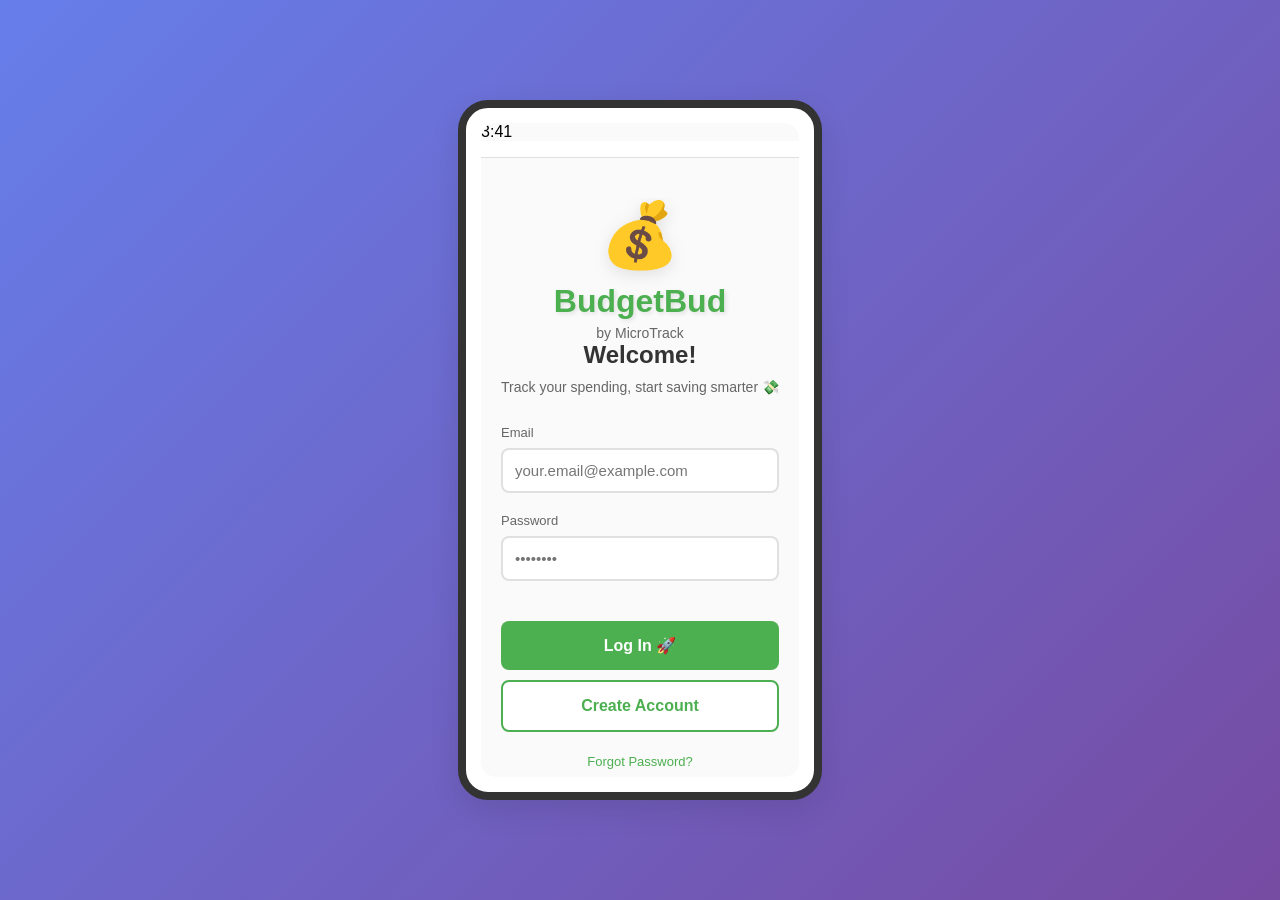
==== sprint2/FinalDevFolder/public/index.html @ 1b5af117 "update background" ====
<!DOCTYPE html>
<html lang="en">
<head>
    <meta charset="UTF-8">
    <meta name="viewport" content="width=device-width, initial-scale=1.0">
    <title>BudgetBud - Login</title>
    <link rel="stylesheet" href="appstyles.css">
    <script type="text/javascript">
        window.addEventListener('load',function(){function loadHeyy(){window.heyySettings={widgetId:"pllhkLtTB3weRcr2",baseUrl:"https://live-chat.heyy.io"};var s=document.createElement('script');s.type='text/javascript';s.async=true;s.src='https://assets.heyy.io/live-chat/live-chat.js';document.head.appendChild(s);}if('requestIdleCallback'in window){requestIdleCallback(loadHeyy);}else{setTimeout(loadHeyy,3000);}});
        </script>
</head>
<body class="auth-page">
    <div class="confetti" id="confetti"></div>
    
    <div class="login-container">
        <div class="phone-frame">
            <div class="screen">
                <span id="currentTime"></span>
                <div class="status-bar">
                </div>
                
                <div class="content" style="padding-top: 40px;">
                    <div class="logo-container">
                        <div class="logo">💰</div>
                        <div class="app-name">BudgetBud</div>
                        <div class="tagline">by MicroTrack</div>
                    </div>
                    
                    <div class="welcome-text">
                        <h2>Welcome!</h2>
                        <p>Track your spending, start saving smarter 💸</p>
                    </div>
                    
                    <form id="loginForm">
                        <div class="form-group">
                            <label class="form-label">Email</label>
                            <input type="email" class="form-input" id="email" placeholder="your.email@example.com" required>
                        </div>
                        
                        <div class="form-group">
                            <label class="form-label">Password</label>
                            <input type="password" class="form-input" id="password" placeholder="••••••••" required>
                        </div>
                        
                        <button type="submit" class="btn-primary" style="margin-top: 20px;">
                            Log In 🚀
                        </button>
                        
                        <button type="button" class="btn-secondary" onclick="window.location.href='createaccount.html'">
                            Create Account
                        </button>
                        
                        <div style="text-align: center; margin-top: 20px;">
                            <a href="passreset.html" style="color: #4CAF50; text-decoration: none; font-size: 13px;">
                                Forgot Password?
                            </a>
                        </div>
                    </form>
                </div>
            </div>
        </div>
    </div>
    
    <script>
        const API_URL = "https://microtrack-production.up.railway.app";
        // Update time
        function updateTime() {
            const now = new Date();
            const hours = now.getHours();
            const minutes = now.getMinutes().toString().padStart(2, '0');
            document.getElementById('currentTime').textContent = `${hours}:${minutes}`;
        }
        updateTime();
        setInterval(updateTime, 60000);
    
        // Confetti animation
        function createConfetti() {
            const confetti = document.getElementById('confetti');
            const symbols = ['$', '💰', '💵', '💸', '💲', '💴', '💶', '💷'];
            const colors = ['#4CAF50', '#81C784', '#66BB6A', '#FFD700', '#FFC107'];
    
            setInterval(() => {
                const dollar = document.createElement('div');
                dollar.className = 'dollar';
                const symbol = symbols[Math.floor(Math.random() * symbols.length)];
                dollar.textContent = symbol;
                dollar.style.left = Math.random() * 100 + '%';
                dollar.style.animationDuration = (Math.random() * 3 + 3) + 's';
                dollar.style.fontSize = (Math.random() * 20 + 20) + 'px';
    
                if (symbol === '$') {
                    dollar.style.color = colors[Math.floor(Math.random() * colors.length)];
                }
    
                confetti.appendChild(dollar);
                setTimeout(() => dollar.remove(), 6000);
            }, 400);
        }
        createConfetti();
    
        // Confetti burst
        function confettiBurst() {
            const confetti = document.getElementById('confetti');
            const symbols = ['💰', '💵', '💸', '💲'];
    
            for (let i = 0; i < 40; i++) {
                setTimeout(() => {
                    const dollar = document.createElement('div');
                    dollar.className = 'dollar';
                    dollar.textContent = symbols[Math.floor(Math.random() * symbols.length)];
                    dollar.style.left = Math.random() * 100 + '%';
                    dollar.style.animationDuration = '2s';
                    dollar.style.fontSize = (Math.random() * 16 + 24) + 'px';
                    confetti.appendChild(dollar);
                    setTimeout(() => dollar.remove(), 2000);
                }, i * 40);
            }
        }
    
        // Handle login form submission
        document.getElementById('loginForm').addEventListener('submit', async function(e) {
            e.preventDefault();

            const email = document.getElementById('email').value.toLowerCase().trim();
            const password = document.getElementById('password').value;

            try {
                const response = await fetch(`${API_URL}/api/login`, {
                    method: 'POST',
                    headers: { 'Content-Type': 'application/json' },
                    body: JSON.stringify({ email, password })
                });

                const data = await response.json();

                if (response.ok && data.success) {
                    // Successful login
                    localStorage.setItem('userEmail', email);
                    localStorage.setItem('userName', data.username);
                    localStorage.setItem('userId', data.userId); 
                    localStorage.setItem('isLoggedIn', 'true');

                    confettiBurst();
                    const btn = document.querySelector('.btn-primary');
                    btn.textContent = 'Success! 🎉';
                    btn.style.background = '#4CAF50';

                    setTimeout(() => {
                        window.location.href = 'home.html'; 
                    }, 1500);
                } else {
                    alert(`❌ ${data.error}`);
                }
            } catch (err) {
                alert('❌ Server error: ' + err.message);
            }
        });
    
        // Confetti on email field focus
        document.getElementById('email').addEventListener('focus', confettiBurst);
    </script>
</body>
</html>
---- sprint2/FinalDevFolder/public/appstyles.css ----
* { 
    margin: 0;
    padding: 0;
    box-sizing: border-box;
}

html{
    overflow-x: hidden;
    max-width: 100%;

}

body {
    font-family: -apple-system, BlinkMacSystemFont, 'Segoe UI', Arial, sans-serif;
    background: #f5f5f5;
    padding: 20px;
    overflow-x: hidden;
    width: 100%;
    position: relative;

}

.container {
    max-width: 1400px;
    margin: 0 auto;
}

h1 {
    text-align: center;
    color: #333;
    margin-bottom: 10px;
}

.subtitle {
    text-align: center;
    color: #666;
    margin-bottom: 30px;
    font-size: 14px;
}

.wireframe-grid {
    display: grid;
    grid-template-columns: repeat(auto-fit, minmax(350px, 1fr));
    gap: 30px;
    margin-bottom: 40px;
}

@media (min-width: 1400px) {
    .wireframe-grid {
        grid-template-columns: repeat(2, 1fr);
    }
}

.phone-frame {
    height: 700px;
    background: #fff;
    border-radius: 30px;
    padding: 15px;
    box-shadow: 0 10px 30px rgba(0,0,0,0.1);
    border: 8px solid #333;
    position: relative;
    z-index: 10;
    
}

.screen {
    position: relative;
    height: 100%;
    overflow: hidden;
    display: flex;
    flex-direction: column;
    background: #fafafa;
    border-radius: 15px;
    
}

.status-bar {
    background: #fff;
    padding: 8px 15px;
    display: flex;
    justify-content: space-between;
    font-size: 12px;
    color: #333;
    border-bottom: 1px solid #e0e0e0;
}

.header {
    background: #4CAF50;
    color: white;
    padding: 20px;
    text-align: center;
    font-size: 20px;
    font-weight: bold;
}

.content {
    flex: 1;
    overflow-y: auto;
    padding: 20px;
}

.nav-bar {
    background: #fff;
    border-top: 1px solid #e0e0e0;
    display: flex;
    justify-content: space-around;
    padding: 15px 0;
}

.nav-item {
    text-align: center;
    cursor: pointer;
    padding: 5px;
    color: #999;
    font-size: 11px;
    display: flex;
    flex-direction: column;
    align-items: center;
}

.nav-item.active {
    color: #fff;
}

.nav-icon {
    width: 50px;
    height: 50px;
    background: #e0e0e0;
    border-radius: 50%;
    margin: 0 auto 5px;
    display: flex;
    align-items: center;
    justify-content: center;
    font-size: 11px;
    font-weight: 600;
    color: #666;
    transition: all 0.3s ease;
    text-decoration: none;
}

.nav-item.active .nav-icon {
    background: #4CAF50;
    color: white;
}

.nav-icon:hover {
    transform: scale(1.05);
    box-shadow: 0 2px 8px rgba(0,0,0,0.1);
}

/* Home */
.budget-card {
    background: white;
    border-radius: 12px;
    padding: 20px;
    margin-bottom: 15px;
    border: 2px solid #e0e0e0;
}

.budget-header {
    display: flex;
    justify-content: space-between;
    margin-bottom: 10px;
    font-weight: 600;
}

.progress-bar {
    height: 8px;
    background: #e0e0e0;
    border-radius: 4px;
    overflow: hidden;
    margin: 10px 0;
}

.progress-fill {
    height: 100%;
    background: #4CAF50;
    border-radius: 4px;
}

.progress-fill.warning {
    background: #FF9800;
}

.progress-fill.danger {
    background: #F44336;
}

.budget-info {
    display: flex;
    justify-content: space-between;
    font-size: 13px;
    color: #666;
}

.summary-box {
    background: white;
    border-radius: 12px;
    padding: 15px;
    margin-bottom: 20px;
    text-align: center;
    border: 2px solid #e0e0e0;
}

.summary-label {
    font-size: 12px;
    color: #999;
    margin-bottom: 5px;
}

.summary-value {
    font-size: 28px;
    font-weight: bold;
    color: #333;
}

.alert-box {
    background: #FFF3E0;
    border-left: 4px solid #FF9800;
    padding: 12px;
    border-radius: 6px;
    margin-bottom: 15px;
    font-size: 13px;
}

/* Add Purchase */
.form-group {
    margin-bottom: 20px;
}

.form-label {
    display: block;
    font-size: 13px;
    color: #666;
    margin-bottom: 8px;
    font-weight: 500;
}

.form-input {
    width: 100%;
    padding: 12px;
    border: 2px solid #e0e0e0;
    border-radius: 8px;
    font-size: 15px;
    background: white;
}

.form-select {
    width: 100%;
    padding: 12px;
    border: 2px solid #e0e0e0;
    border-radius: 8px;
    font-size: 15px;
    background: white;
    appearance: none;
    background-image: url("data:image/svg+xml,%3Csvg xmlns='http://www.w3.org/2000/svg' width='12' height='12' viewBox='0 0 12 12'%3E%3Cpath fill='%23333' d='M6 9L1 4h10z'/%3E%3C/svg%3E");
    background-repeat: no-repeat;
    background-position: right 12px center;
}

.calculated-box {
    background: #E8F5E9;
    border: 2px solid #4CAF50;
    border-radius: 8px;
    padding: 15px;
    margin: 20px 0;
}

.calc-row {
    display: flex;
    justify-content: space-between;
    margin-bottom: 8px;
    font-size: 14px;
}

.calc-row.total {
    font-weight: bold;
    font-size: 18px;
    padding-top: 8px;
    border-top: 2px solid #4CAF50;
    margin-top: 8px;
}

.btn-primary {
    width: 100%;
    padding: 15px;
    background: #4CAF50;
    color: white;
    border: none;
    border-radius: 8px;
    font-size: 16px;
    font-weight: bold;
    cursor: pointer;
}

.btn-secondary {
    width: 100%;
    padding: 15px;
    background: #fff;
    color: #4CAF50;
    border: 2px solid #4CAF50;
    border-radius: 8px;
    font-size: 16px;
    font-weight: bold;
    cursor: pointer;
    margin-top: 10px;
}

/* Budget */
.section-title {
    font-size: 16px;
    font-weight: bold;
    color: #333;
    margin-bottom: 15px;
    padding-bottom: 8px;
    border-bottom: 2px solid #e0e0e0;
}

.budget-list-item {
    background: white;
    border-radius: 8px;
    padding: 15px;
    margin-bottom: 10px;
    border: 2px solid #e0e0e0;
    display: flex;
    justify-content: space-between;
    align-items: center;
}

.budget-list-info h3 {
    font-size: 15px;
    margin-bottom: 5px;
}

.budget-list-details {
    font-size: 12px;
    color: #666;
}

.budget-list-amount {
    text-align: right;
}

.amount-spent {
    font-size: 18px;
    font-weight: bold;
    color: #333;
}

.amount-limit {
    font-size: 12px;
    color: #999;
}

.add-button {
    position: fixed;
    bottom: 80px;
    right: 30px;
    width: 56px;
    height: 56px;
    background: #4CAF50;
    border-radius: 50%;
    display: flex;
    align-items: center;
    justify-content: center;
    font-size: 32px;
    color: white;
    cursor: pointer;
    box-shadow: 0 4px 12px rgba(76, 175, 80, 0.4);
}

.wireframe-title {
    text-align: center;
    font-size: 18px;
    font-weight: bold;
    color: #4CAF50;
    margin-bottom: 15px;
}

.mini-icon {
    width: 16px;
    height: 16px;
    background: #ddd;
    border-radius: 3px;
    display: inline-block;
    margin-right: 8px;
}
.modal {
    display: none;
    position: fixed;
    top: 0;
    left: 0;
    width: 100%;
    height: 100%;
    background: rgba(0,0,0,0.5);
    z-index: 1000;
    justify-content: center;
    align-items: center;
}
        
.modal.active {
    display: flex;
}
        
.modal-content {
    background: white;
    border-radius: 20px;
    padding: 30px;
    max-width: 400px;
    width: 90%;
    max-height: 80vh;
    overflow-y: auto;
}
        
.modal-header {
    font-size: 20px;
    font-weight: bold;
    margin-bottom: 20px;
    color: #333;
}
        
.emoji-picker {
    display: grid;
    grid-template-columns: repeat(6, 1fr);
    gap: 10px;
    margin-bottom: 20px;
}
        
.emoji-option {
    font-size: 28px;
    padding: 10px;
    border: 2px solid #e0e0e0;
    border-radius: 8px;
    cursor: pointer;
    text-align: center;
    transition: all 0.2s;
}
        
.emoji-option:hover,
.emoji-option.selected {
    border-color: #4CAF50;
    background: #E8F5E9;
    transform: scale(1.1);
}
        
.close-modal {
    float: right;
    font-size: 24px;
    cursor: pointer;
    color: #999;
}
  
/*Index, Createaccount, Passreset*/
.login-container {
    max-width: 1400px;
    margin: 0 auto;
    display: flex;
    justify-content: center;
    align-items: center;
    min-height: 100vh;
    background: linear-gradient(135deg, #667eea 0%, #764ba2 100%);
    position: relative;
    overflow: hidden;
    
}
body.auth-page {
    background: linear-gradient(135deg, #667eea 0%, #764ba2 100%);
    min-height: 100vh;
    padding: 0;
    overflow: hidden;
}
        
.confetti {
    position: fixed;
    top: 0;
    left: 0;
    width: 100%;
    height: 100%;
    pointer-events: none;
    overflow: hidden;
    z-index: 1;
}
        
.dollar {
    position: absolute;
    font-size: 24px;
    font-weight: bold;
    animation: fall linear forwards;
    opacity: 0;
}
        
@keyframes fall {
    0% {
    opacity: 1;
    transform: translateY(-100px) rotate(0deg);
    }
    100% {
    opacity: 0;
    transform: translateY(100vh) rotate(720deg);
    }
}
        
.logo-container {
    text-align: center;
    overflow: hidden;
}
        
.logo {
    font-size: 64px;
    margin-bottom: 10px;
    animation: float 3s ease-in-out infinite;
    filter: drop-shadow(0 4px 8px rgba(0,0,0,0.1));
}
        
@keyframes float {
    0%, 100% { transform: translateY(0px) scale(1); }
    50% { transform: translateY(-15px) scale(1.05); }
}
        
.app-name {
    font-size: 32px;
    font-weight: bold;
    color: #4CAF50;
    margin-bottom: 5px;
    text-shadow: 2px 2px 4px rgba(0,0,0,0.1);
}
        
.tagline {
    color: #666;
    font-size: 14px;
}
        
.welcome-text {
    text-align: center;
    margin-bottom: 30px;
}
        
.welcome-text h2 {
    color: #333;
    margin-bottom: 10px;
}
        
.welcome-text p {
    color: #666;
    font-size: 14px;
}
        
        
.password-strength {
    height: 4px;
    background: #e0e0e0;
    border-radius: 2px;
    margin-top: 5px;
    overflow: hidden;
}
        
.password-strength-bar {
    height: 100%;
    width: 0%;
    transition: all 0.3s;
    border-radius: 2px;
}
        
.strength-weak {
    background: #F44336;
    width: 33%;
}
        
.strength-medium {
    background: #FF9800;
    width: 66%;
}
        
.strength-strong {
    background: #4CAF50;
    width: 100%;
}
        
.password-hint {
    font-size: 11px;
    color: #999;
    margin-top: 5px;
}
.auto-update-badge {
    display: inline-block;
    background: #4CAF50;
    color: white;
    padding: 2px 8px;
    border-radius: 12px;
    font-size: 10px;
    margin-left: 5px;
}
/*Price Tracker*/      
.price-change {
    display: inline-block;
    padding: 2px 6px;
    border-radius: 4px;
    font-size: 11px;
    font-weight: bold;
    margin-left: 5px;
}
        
.price-up {
    background: #FFEBEE;
    color: #F44336;
}
        
.price-down {
    background: #E8F5E9;
    color: #4CAF50;
}
.menu-wrapper {
    position: relative;
    display: inline-block;
}

.menu-dots {
    cursor: pointer;
    font-weight: bold;
}

.menu-dropdown {
    display: none;
    position: absolute;
    right: 0;
    top: 20px;
    background: white;
    border: 1px solid #ddd;
    border-radius: 8px;
    min-width: 120px;
    box-shadow: 0 4px 12px rgba(0,0,0,0.15);
    z-index: 1000;
}

.menu-dropdown div {
    padding: 10px;
    cursor: pointer;
}

.menu-dropdown div:hover {
    background: #f5f5f5;
}
.menu-wrapper { position: relative; display: inline-block; }
.menu-dots { cursor: pointer; font-weight: bold; }
.menu-dropdown {
    display: none;
    position: absolute;
    right: 0;
    top: 20px;
    background: white;
    border: 1px solid #ddd;
    border-radius: 8px;
    padding: 6px 0;
    min-width: 120px;
    box-shadow: 0 4px 10px rgba(0,0,0,0.15);
    z-index: 999;
}
.menu-dropdown div {
    padding: 8px 12px;
    cursor: pointer;
    font-size: 14px;
}
.menu-dropdown div:hover { background:#f2f2f2; }
.auto-update-badge {
    background:#4CAF50;
    color:white;
    font-size:10px;
    padding:2px 6px;
    border-radius:6px;
    margin-left:6px;
}
/* Pie chart */
.pie-chart-wrapper {
    position: relative;
    display: flex;
    justify-content: center;
    align-items: center;
    margin: 8px auto 0;
    width: 140px;
    height: 140px;
}
 
.pie-center-text {
    position: absolute;
    text-align: center;
    pointer-events: none;
    top: 50%;
    left: 50%;
    transform: translate(-50%, -50%);
    width: 80px;
}
 
.pie-legend {
    display: flex;
    flex-wrap: wrap;
    justify-content: center;
    gap: 6px 12px;
    margin-top: 10px;
    padding: 0 5px;
}
 
.pie-legend-item {
    display: flex;
    align-items: center;
    gap: 5px;
    font-size: 11px;
    color: #666;
}
 
.pie-legend-dot {
    width: 8px;
    height: 8px;
    border-radius: 2px;
    flex-shrink: 0;
}
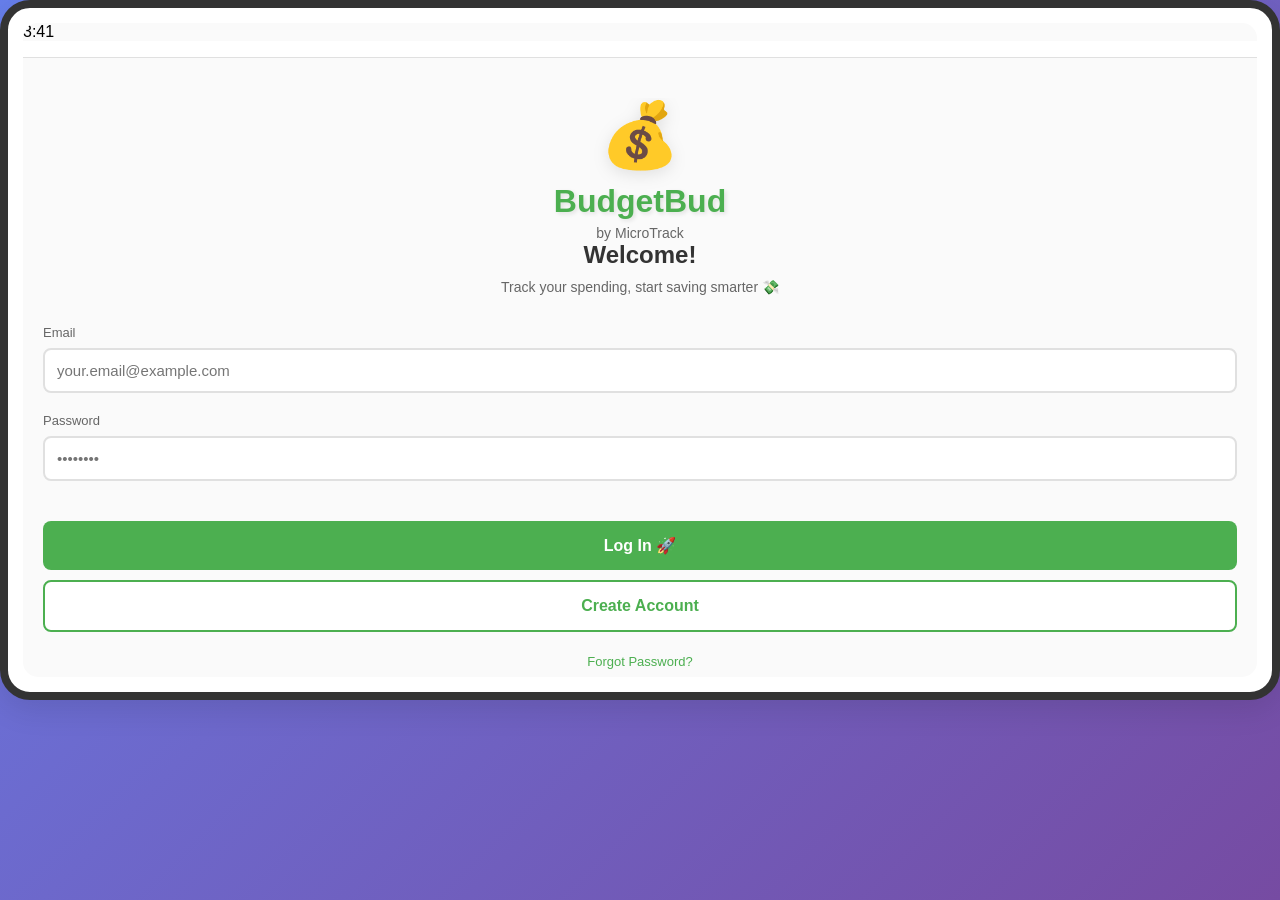
==== commit 9649b7ef: "phone frame fix" ====
--- a/sprint2/FinalDevFolder/public/index.html
+++ b/sprint2/FinalDevFolder/public/index.html
@@ -12,7 +12,7 @@
 <body class="auth-page">
     <div class="confetti" id="confetti"></div>
     
-    <div class="login-container">
+    <div class="container">
         <div class="phone-frame">
             <div class="screen">
                 <span id="currentTime"></span>
--- a/sprint2/FinalDevFolder/public/appstyles.css
+++ b/sprint2/FinalDevFolder/public/appstyles.css
@@ -214,6 +214,52 @@
     color: #333;
 }
 
+/* Pie chart */
+.pie-chart-wrapper {
+    display: flex;
+    flex-direction: column;
+    align-items: center;
+    margin: 18px auto 24px;
+    width: 100%;
+    max-width: 180px;
+}
+
+#budgetPieChart {
+    display: block;
+}
+
+.summary-divider {
+    width: 40px;
+    height: 2px;
+    background: #e0e0e059;
+    margin: 12px auto 10px;
+    border-radius: 2px;
+}
+
+.pie-legend {
+    display: flex;
+    flex-wrap: wrap;
+    justify-content: center;
+    gap: 6px 12px;
+    margin-top: 10px;
+    padding: 0 5px;
+}
+
+.pie-legend-item {
+    display: flex;
+    align-items: center;
+    gap: 5px;
+    font-size: 11px;
+    color: #666;
+}
+
+.pie-legend-dot {
+    width: 8px;
+    height: 8px;
+    border-radius: 2px;
+    flex-shrink: 0;
+}
+
 .alert-box {
     background: #FFF3E0;
     border-left: 4px solid #FF9800;
@@ -458,7 +504,6 @@
     justify-content: center;
     align-items: center;
     min-height: 100vh;
-    background: linear-gradient(135deg, #667eea 0%, #764ba2 100%);
     position: relative;
     overflow: hidden;
     
@@ -576,11 +621,6 @@
     width: 100%;
 }
         
-.password-hint {
-    font-size: 11px;
-    color: #999;
-    margin-top: 5px;
-}
 .auto-update-badge {
     display: inline-block;
     background: #4CAF50;
@@ -668,48 +708,4 @@
     padding:2px 6px;
     border-radius:6px;
     margin-left:6px;
-}
-/* Pie chart */
-.pie-chart-wrapper {
-    position: relative;
-    display: flex;
-    justify-content: center;
-    align-items: center;
-    margin: 8px auto 0;
-    width: 140px;
-    height: 140px;
-}
- 
-.pie-center-text {
-    position: absolute;
-    text-align: center;
-    pointer-events: none;
-    top: 50%;
-    left: 50%;
-    transform: translate(-50%, -50%);
-    width: 80px;
-}
- 
-.pie-legend {
-    display: flex;
-    flex-wrap: wrap;
-    justify-content: center;
-    gap: 6px 12px;
-    margin-top: 10px;
-    padding: 0 5px;
-}
- 
-.pie-legend-item {
-    display: flex;
-    align-items: center;
-    gap: 5px;
-    font-size: 11px;
-    color: #666;
-}
- 
-.pie-legend-dot {
-    width: 8px;
-    height: 8px;
-    border-radius: 2px;
-    flex-shrink: 0;
 }
